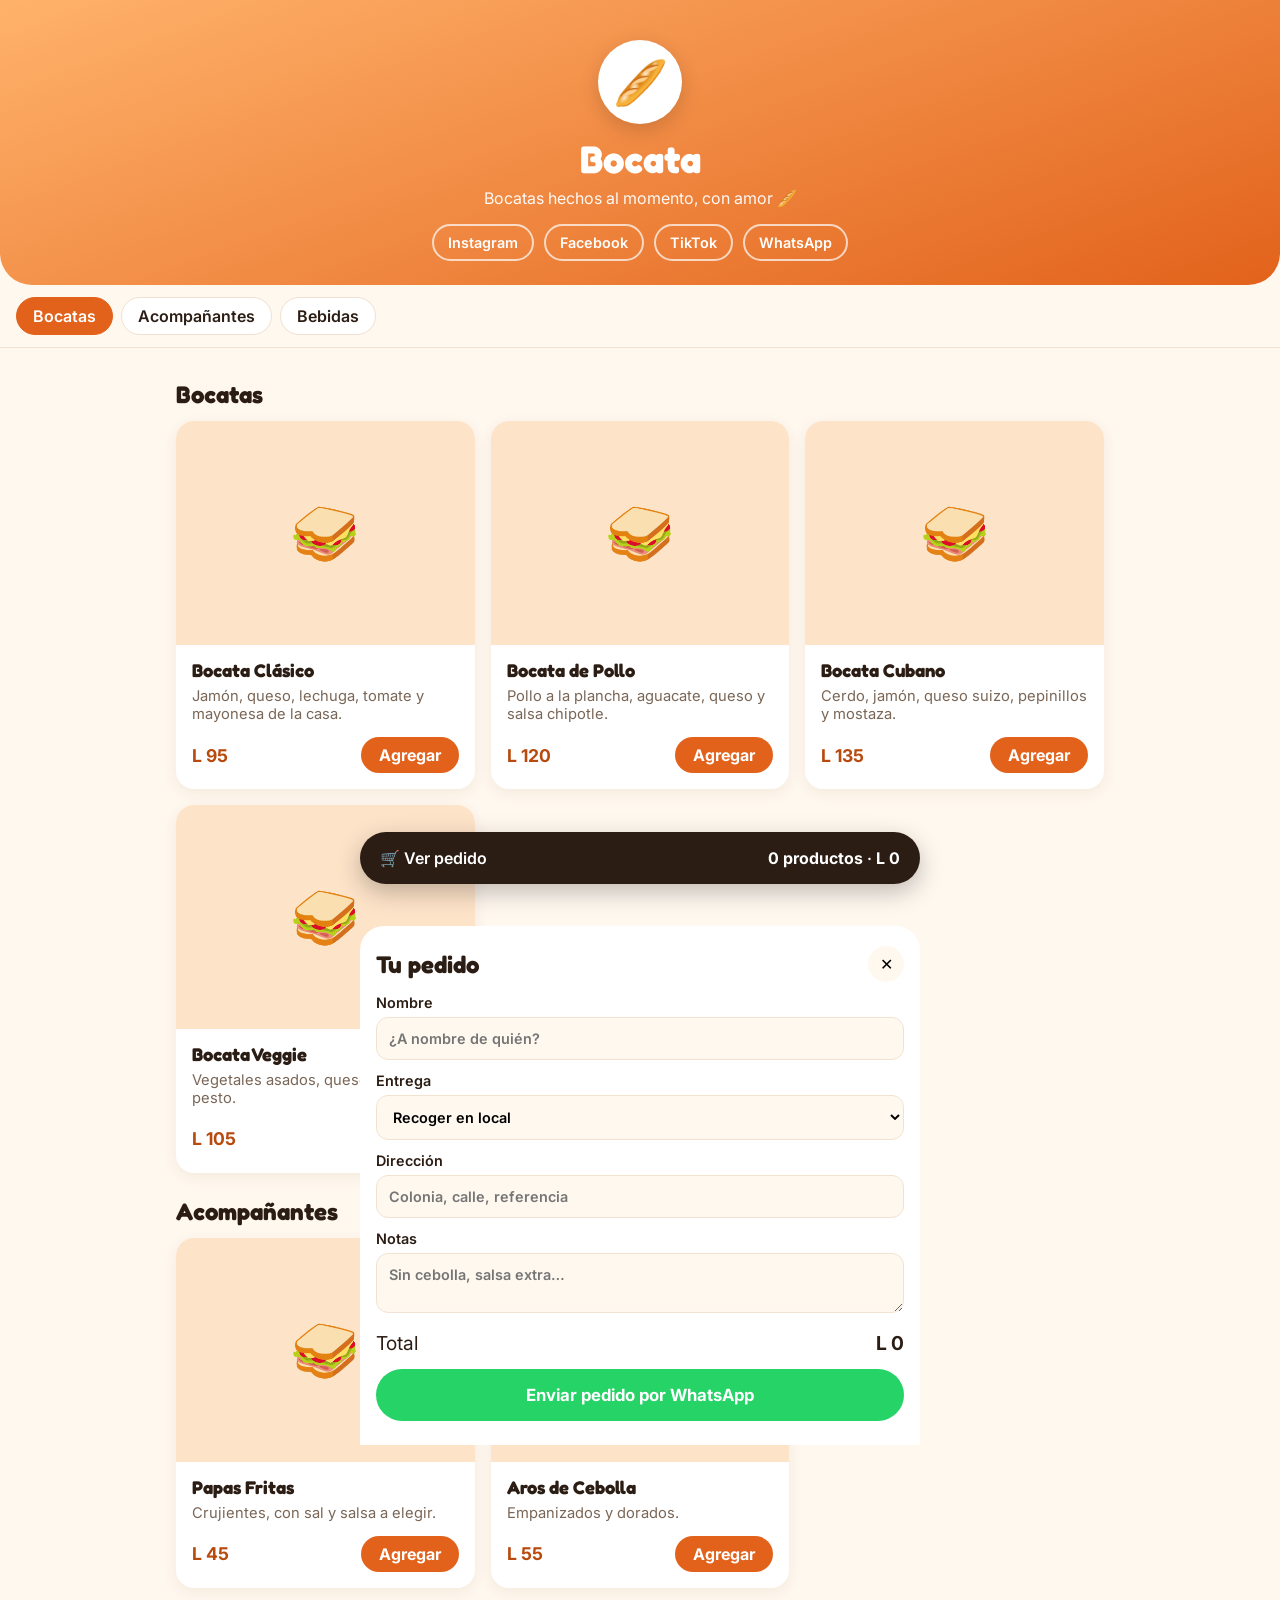
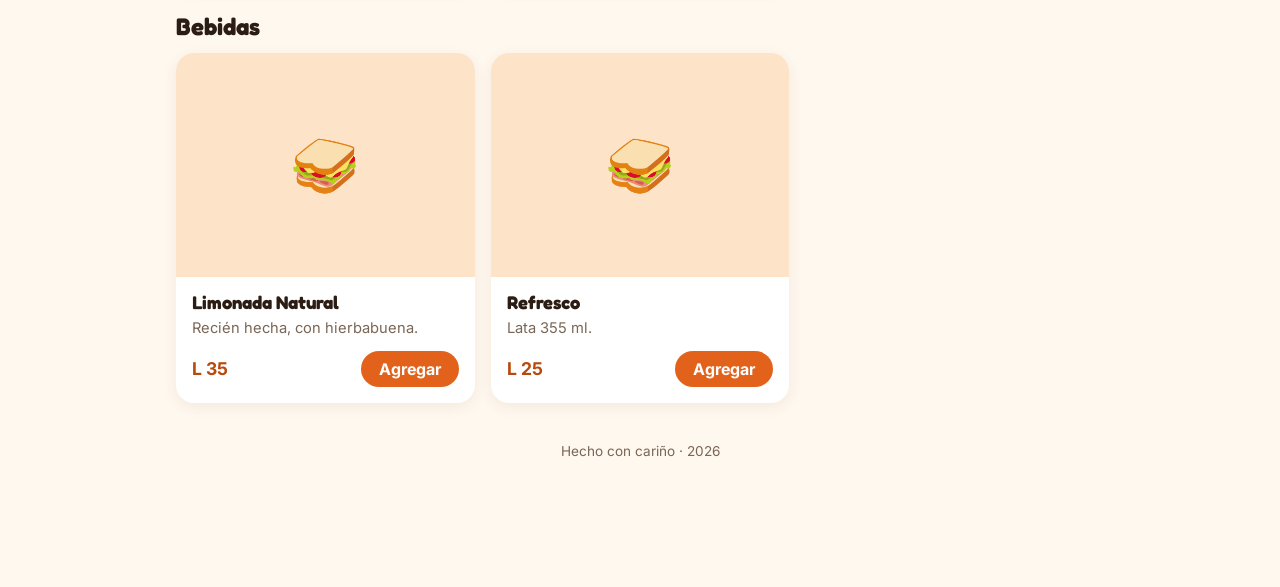
==== index.html @ fb24c7b1 "Redirigir la raiz a Bocata" ====
<!doctype html>
<html lang="es">
<head>
  <meta charset="utf-8">
  <title>Ana Pa</title>
  <meta http-equiv="refresh" content="0; url=Bocata/">
</head>
<body><a href="Bocata/">Ir a Bocata</a></body>
</html>
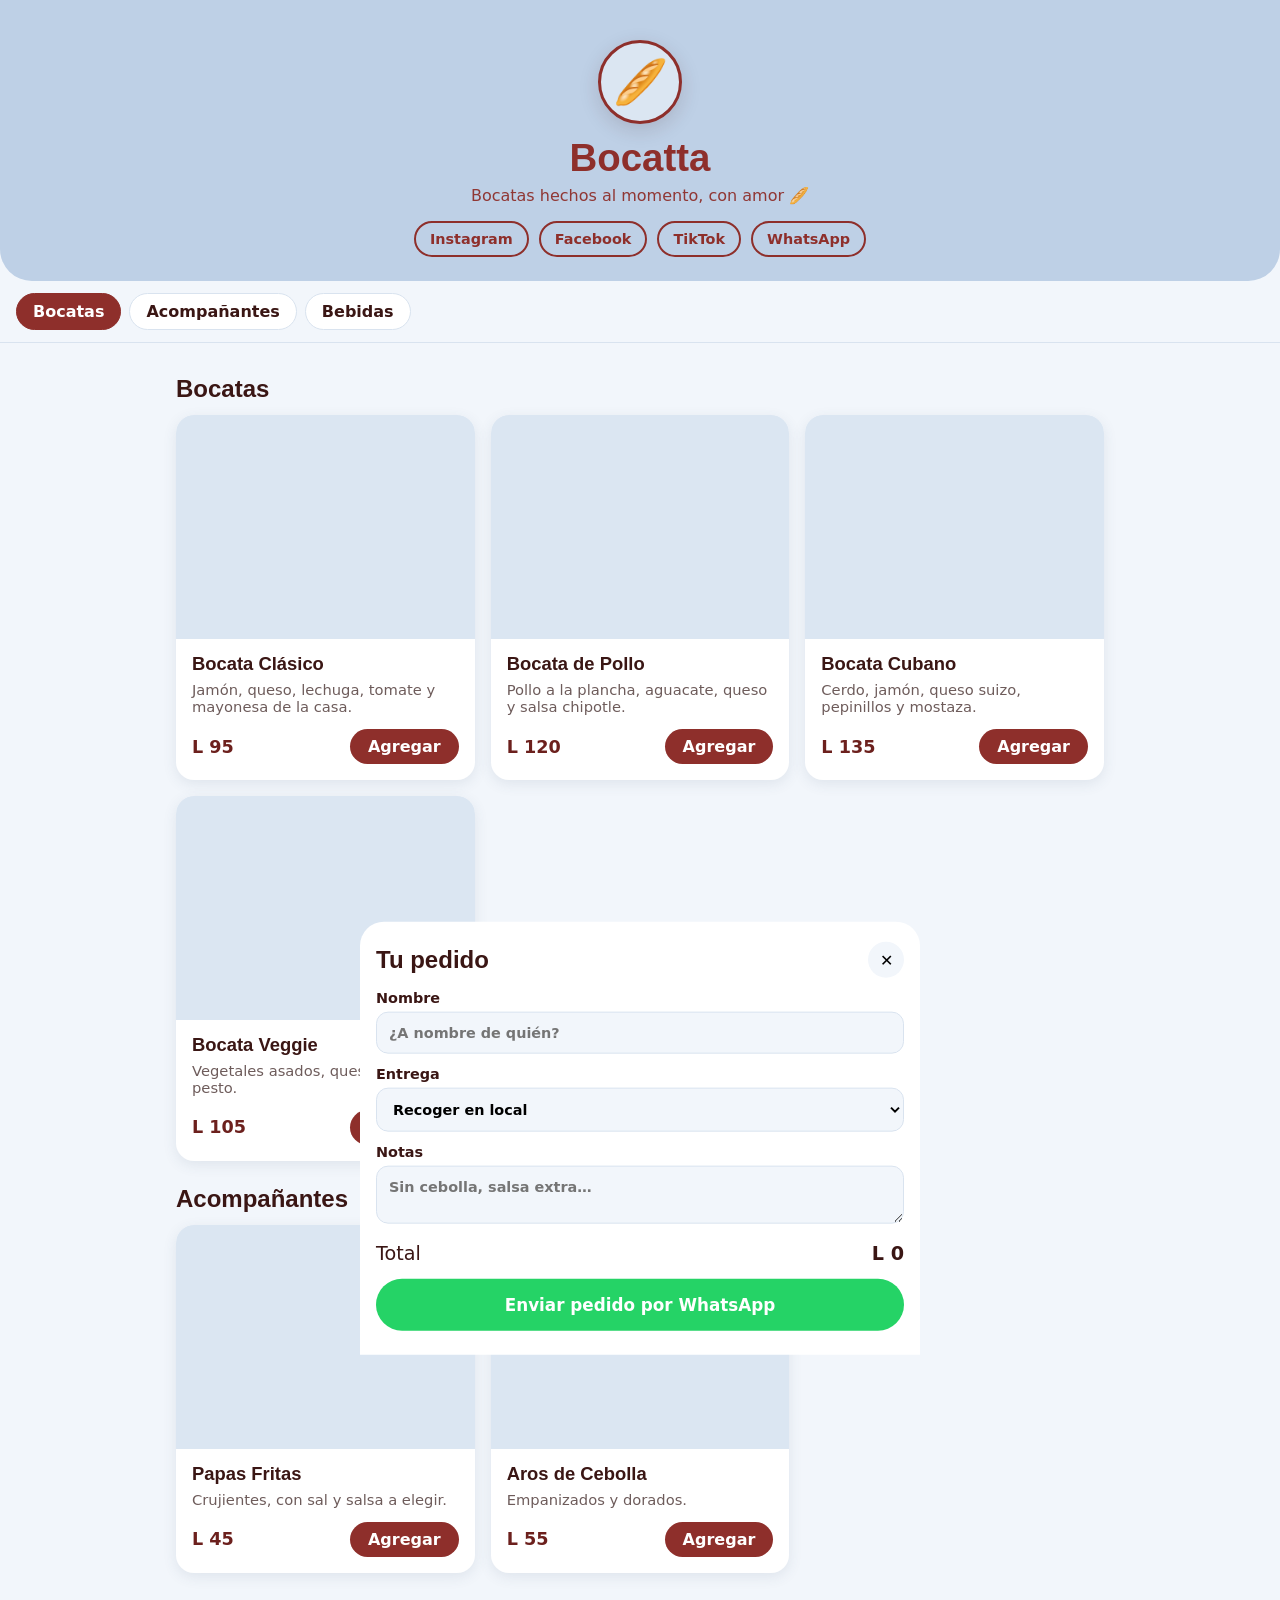
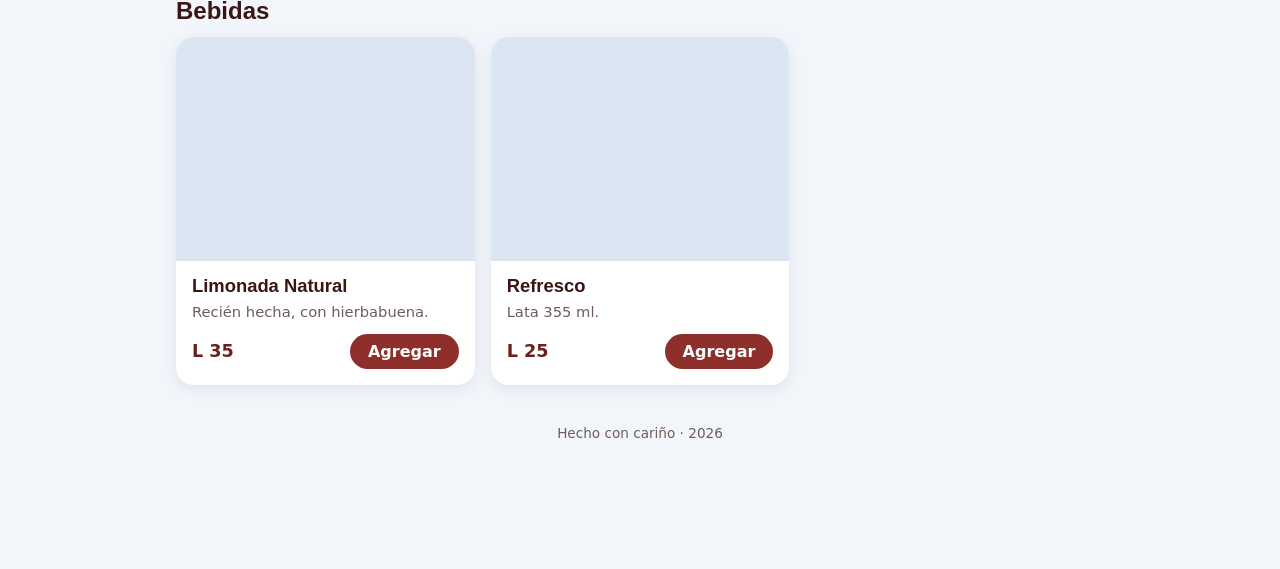
==== commit e5956743: "Nombre del negocio: Bocatta" ====
--- a/index.html
+++ b/index.html
@@ -5,5 +5,5 @@
   <title>Ana Pa</title>
   <meta http-equiv="refresh" content="0; url=Bocata/">
 </head>
-<body><a href="Bocata/">Ir a Bocata</a></body>
+<body><a href="Bocata/">Ir a Bocatta</a></body>
 </html>
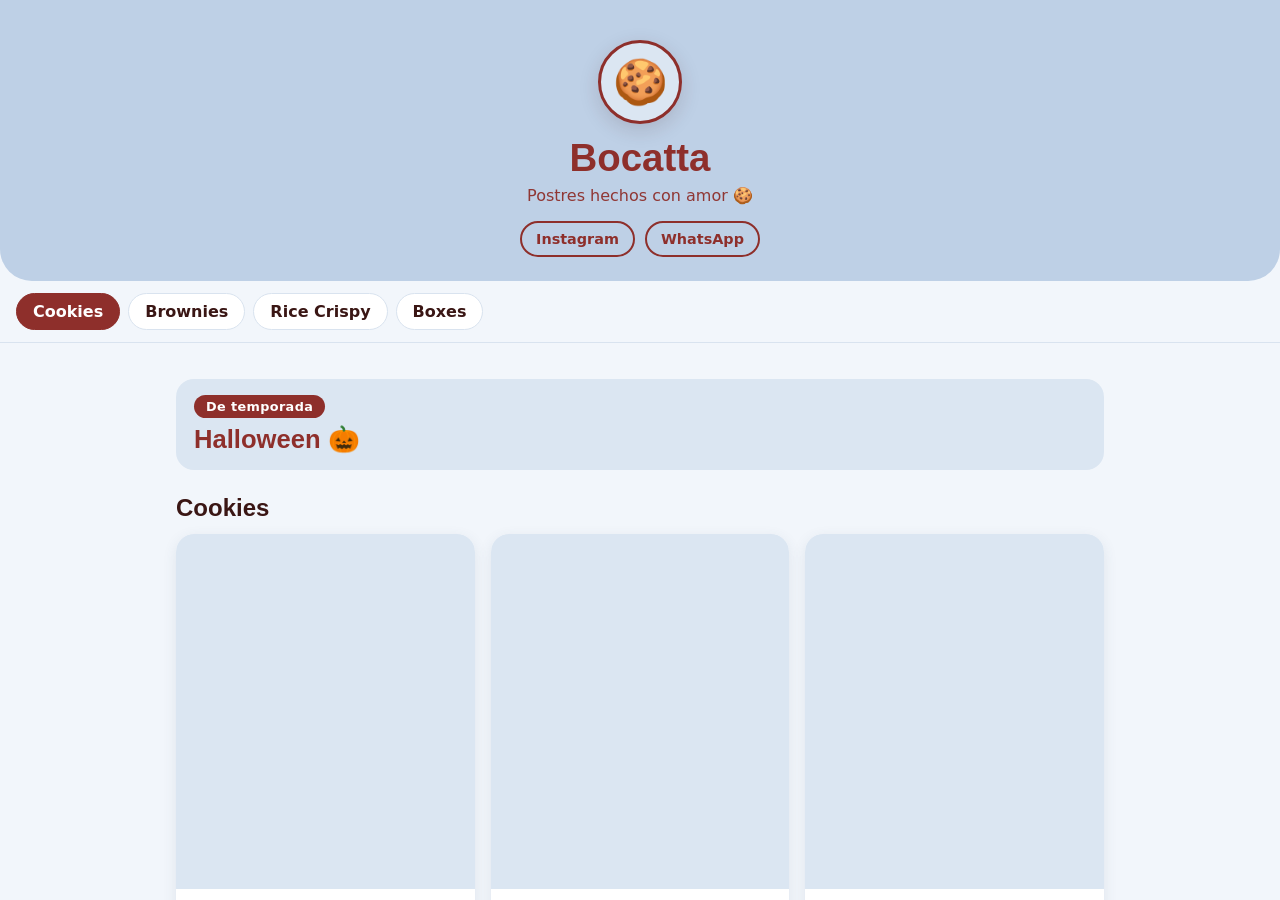
==== commit 339a74f8: "Titulo Bocatta en la pagina de inicio" ====
--- a/index.html
+++ b/index.html
@@ -2,7 +2,7 @@
 <html lang="es">
 <head>
   <meta charset="utf-8">
-  <title>Ana Pa</title>
+  <title>Bocatta — Menú y pedidos</title>
   <meta http-equiv="refresh" content="0; url=Bocata/">
 </head>
 <body><a href="Bocata/">Ir a Bocatta</a></body>
